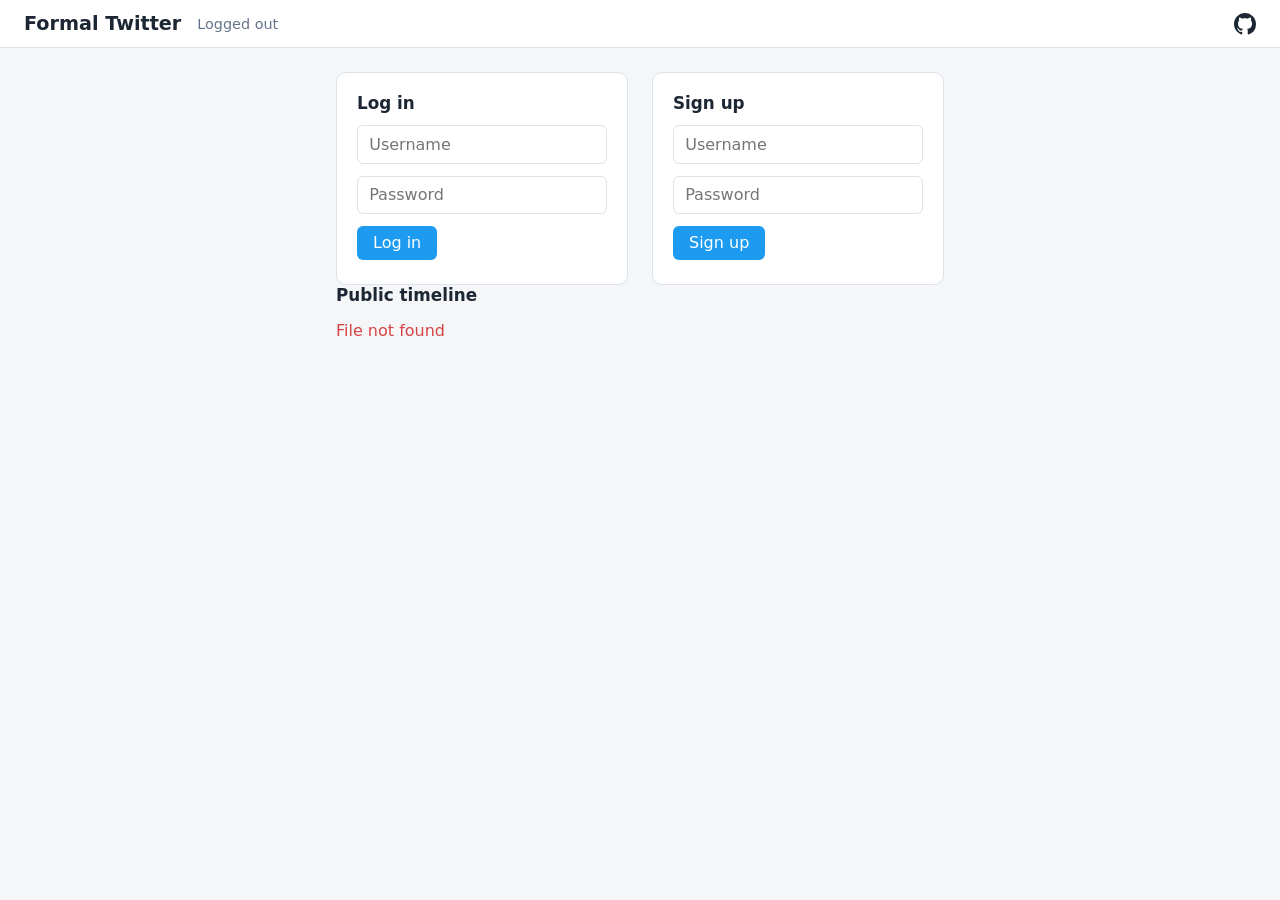
==== frontend/index.html @ 47ed7a1b "frontend: Add github link" ====
<!doctype html>
<html lang="en">
<head>
  <meta charset="utf-8">
  <meta name="viewport" content="width=device-width, initial-scale=1">
  <title>Formal Twitter</title>
  <link rel="stylesheet" href="style.css">
</head>
<body>
  <header>
    <h1>Formal Twitter</h1>
    <span id="session-status"></span>
    <a class="github-link" href="https://github.com/SKyletoft/formal-twitter" target="_blank" rel="noopener" aria-label="GitHub repository" title="GitHub repository">
      <svg xmlns="http://www.w3.org/2000/svg" width="22" height="22" viewBox="0 0 16 16" fill="currentColor" aria-hidden="true"><path d="M8 0C3.58 0 0 3.58 0 8c0 3.54 2.29 6.53 5.47 7.59.4.07.55-.17.55-.38 0-.19-.01-.82-.01-1.49-2.01.37-2.53-.49-2.69-.94-.09-.23-.48-.94-.82-1.13-.28-.15-.68-.52-.01-.53.63-.01 1.08.58 1.23.82.72 1.21 1.87.87 2.33.66.07-.52.28-.87.51-1.07-1.78-.2-3.64-.89-3.64-3.95 0-.87.31-1.59.82-2.15-.08-.2-.36-1.02.08-2.12 0 0 .67-.21 2.2.82.64-.18 1.32-.27 2-.27s1.36.09 2 .27c1.53-1.04 2.2-.82 2.2-.82.44 1.1.16 1.92.08 2.12.51.56.82 1.27.82 2.15 0 3.07-1.87 3.75-3.65 3.95.29.25.54.73.54 1.48 0 1.07-.01 1.93-.01 2.2 0 .21.15.46.55.38A8.01 8.01 0 0 0 16 8c0-4.42-3.58-8-8-8Z"/></svg>
    </a>
    <button id="logout-btn" hidden>Log out</button>
  </header>

  <section id="auth-panel" hidden>
    <p id="auth-notice" class="notice"></p>
    <div id="auth-cards">
      <form id="login-form">
        <h2>Log in</h2>
        <input id="login-username" autocomplete="username" placeholder="Username" required>
        <input id="login-password" type="password" autocomplete="current-password" placeholder="Password" required>
        <button type="submit">Log in</button>
        <p class="error" id="login-error"></p>
      </form>
      <form id="signup-form">
        <h2>Sign up</h2>
        <input id="signup-username" autocomplete="username" placeholder="Username" required>
        <input id="signup-password" type="password" autocomplete="new-password" placeholder="Password" required>
        <button type="submit">Sign up</button>
        <p class="error" id="signup-error"></p>
      </form>
    </div>
    <div id="public-timeline">
      <h2>Public timeline</h2>
      <ul id="public-list" class="tweet-list"></ul>
      <p class="error" id="public-error"></p>
    </div>
  </section>

  <section id="app-panel" hidden>
    <form id="compose-form">
      <textarea id="compose-text" rows="3" placeholder="What's happening?" required></textarea>
      <button type="submit">Post</button>
      <p class="notice" id="compose-ok"></p>
      <p class="error" id="compose-error"></p>
    </form>

    <section id="tweet-detail" hidden>
      <button id="back-btn">&#8592; Back to timeline</button>
      <div id="tweet-detail-content" class="tweet-card"></div>
      <p class="error" id="tweet-detail-error"></p>
    </section>

    <section id="timeline-section">
      <h2>Timeline</h2>
      <ul id="timeline-list" class="tweet-list"></ul>
      <p class="error" id="timeline-error"></p>
    </section>
  </section>

  <script src="app.js"></script>
</body>
</html>
---- frontend/style.css ----
:root {
  --bg: #f4f6f8;
  --card: #ffffff;
  --ink: #1c2733;
  --muted: #64748b;
  --accent: #1d9bf0;
  --danger: #d64545;
  --border: #dbe2ea;
}

* { box-sizing: border-box; }

body {
  margin: 0;
  font-family: system-ui, -apple-system, "Segoe UI", Roboto, sans-serif;
  background: var(--bg);
  color: var(--ink);
  min-height: 100vh;
}

header {
  display: flex;
  align-items: center;
  gap: 1rem;
  padding: 0.75rem 1.5rem;
  background: var(--card);
  border-bottom: 1px solid var(--border);
}

header h1 {
  font-size: 1.2rem;
  margin: 0;
}

#session-status {
  color: var(--muted);
  font-size: 0.9rem;
}

.github-link {
  display: inline-flex;
  color: var(--ink);
  margin-left: auto;
}

.github-link:hover { color: var(--accent); }

.github-link svg { display: block; }

#logout-btn,
button {
  font: inherit;
  background: var(--accent);
  color: #fff;
  border: none;
  border-radius: 6px;
  padding: 0.45rem 1rem;
  cursor: pointer;
  margin-left: auto;
}

#logout-btn { margin-left: auto; }

#compose-form button { margin-left: 0; }
#back-btn {
  background: transparent;
  color: var(--accent);
  padding: 0.25rem 0;
  margin: 0 0 0.75rem 0;
}

input,
textarea {
  font: inherit;
  width: 100%;
  padding: 0.55rem 0.7rem;
  border: 1px solid var(--border);
  border-radius: 6px;
  margin-bottom: 0.75rem;
}

textarea { resize: vertical; }

section {
  max-width: 640px;
  margin: 1.5rem auto;
  padding: 0 1rem;
}

#auth-cards {
  display: flex;
  gap: 1.5rem;
  flex-wrap: wrap;
}

#auth-cards form {
  flex: 1 1 240px;
}

form {
  background: var(--card);
  border: 1px solid var(--border);
  border-radius: 10px;
  padding: 1.25rem;
}

#compose-form {
  display: flex;
  flex-wrap: wrap;
  align-items: flex-start;
  gap: 0.75rem;
}

#compose-form textarea { flex: 1 1 100%; }

#compose-form .notice,
#compose-form .error {
  flex: 1 1 100%;
  margin: 0;
}

h2 { font-size: 1.05rem; margin: 0 0 0.75rem 0; }

.notice { color: #1b7a3e; }
.error { color: var(--danger); margin: 0.25rem 0 0 0; }

.tweet-card {
  background: var(--card);
  border: 1px solid var(--border);
  border-radius: 10px;
  padding: 1rem;
}

.tweet-card .meta {
  color: var(--muted);
  font-size: 0.85rem;
  margin: 0.5rem 0 0 0;
}

.tweet-list {
  list-style: none;
  padding: 0;
  margin: 0;
  display: flex;
  flex-direction: column;
  gap: 0.5rem;
}

.tweet-list button {
  display: block;
  width: 100%;
  margin: 0;
  text-align: left;
  background: var(--card);
  color: var(--ink);
  border: 1px solid var(--border);
  border-radius: 8px;
  padding: 0.75rem 1rem;
}
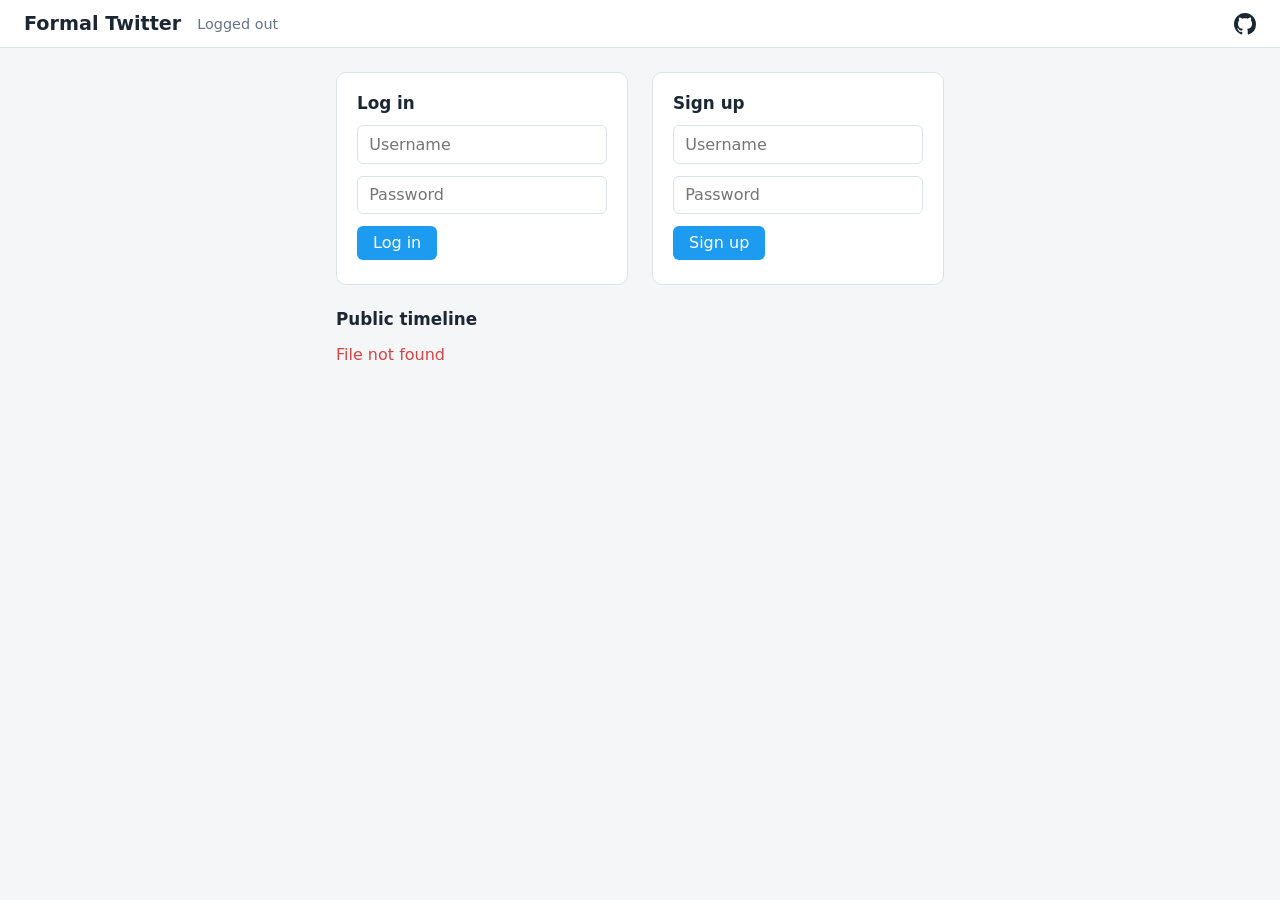
==== commit 1def908d: "frontend: Style & Usability" ====
--- a/frontend/index.html
+++ b/frontend/index.html
@@ -10,10 +10,10 @@
   <header>
     <h1>Formal Twitter</h1>
     <span id="session-status"></span>
+    <button id="logout-btn" hidden>Log out</button>
     <a class="github-link" href="https://github.com/SKyletoft/formal-twitter" target="_blank" rel="noopener" aria-label="GitHub repository" title="GitHub repository">
       <svg xmlns="http://www.w3.org/2000/svg" width="22" height="22" viewBox="0 0 16 16" fill="currentColor" aria-hidden="true"><path d="M8 0C3.58 0 0 3.58 0 8c0 3.54 2.29 6.53 5.47 7.59.4.07.55-.17.55-.38 0-.19-.01-.82-.01-1.49-2.01.37-2.53-.49-2.69-.94-.09-.23-.48-.94-.82-1.13-.28-.15-.68-.52-.01-.53.63-.01 1.08.58 1.23.82.72 1.21 1.87.87 2.33.66.07-.52.28-.87.51-1.07-1.78-.2-3.64-.89-3.64-3.95 0-.87.31-1.59.82-2.15-.08-.2-.36-1.02.08-2.12 0 0 .67-.21 2.2.82.64-.18 1.32-.27 2-.27s1.36.09 2 .27c1.53-1.04 2.2-.82 2.2-.82.44 1.1.16 1.92.08 2.12.51.56.82 1.27.82 2.15 0 3.07-1.87 3.75-3.65 3.95.29.25.54.73.54 1.48 0 1.07-.01 1.93-.01 2.2 0 .21.15.46.55.38A8.01 8.01 0 0 0 16 8c0-4.42-3.58-8-8-8Z"/></svg>
     </a>
-    <button id="logout-btn" hidden>Log out</button>
   </header>
 
   <section id="auth-panel" hidden>
--- a/frontend/style.css
+++ b/frontend/style.css
@@ -35,12 +35,12 @@
 #session-status {
   color: var(--muted);
   font-size: 0.9rem;
+  margin-right: auto;
 }
 
 .github-link {
   display: inline-flex;
   color: var(--ink);
-  margin-left: auto;
 }
 
 .github-link:hover { color: var(--accent); }
@@ -56,10 +56,7 @@
   border-radius: 6px;
   padding: 0.45rem 1rem;
   cursor: pointer;
-  margin-left: auto;
 }
-
-#logout-btn { margin-left: auto; }
 
 #compose-form button { margin-left: 0; }
 #back-btn {
@@ -96,6 +93,8 @@
 #auth-cards form {
   flex: 1 1 240px;
 }
+
+#public-timeline { margin-top: 1.5rem; }
 
 form {
   background: var(--card);
@@ -156,5 +155,10 @@
   border: 1px solid var(--border);
   border-radius: 8px;
   padding: 0.75rem 1rem;
+  white-space: nowrap;
+  overflow: hidden;
+  text-overflow: ellipsis;
 }
 
+.muted { color: var(--muted); }
+
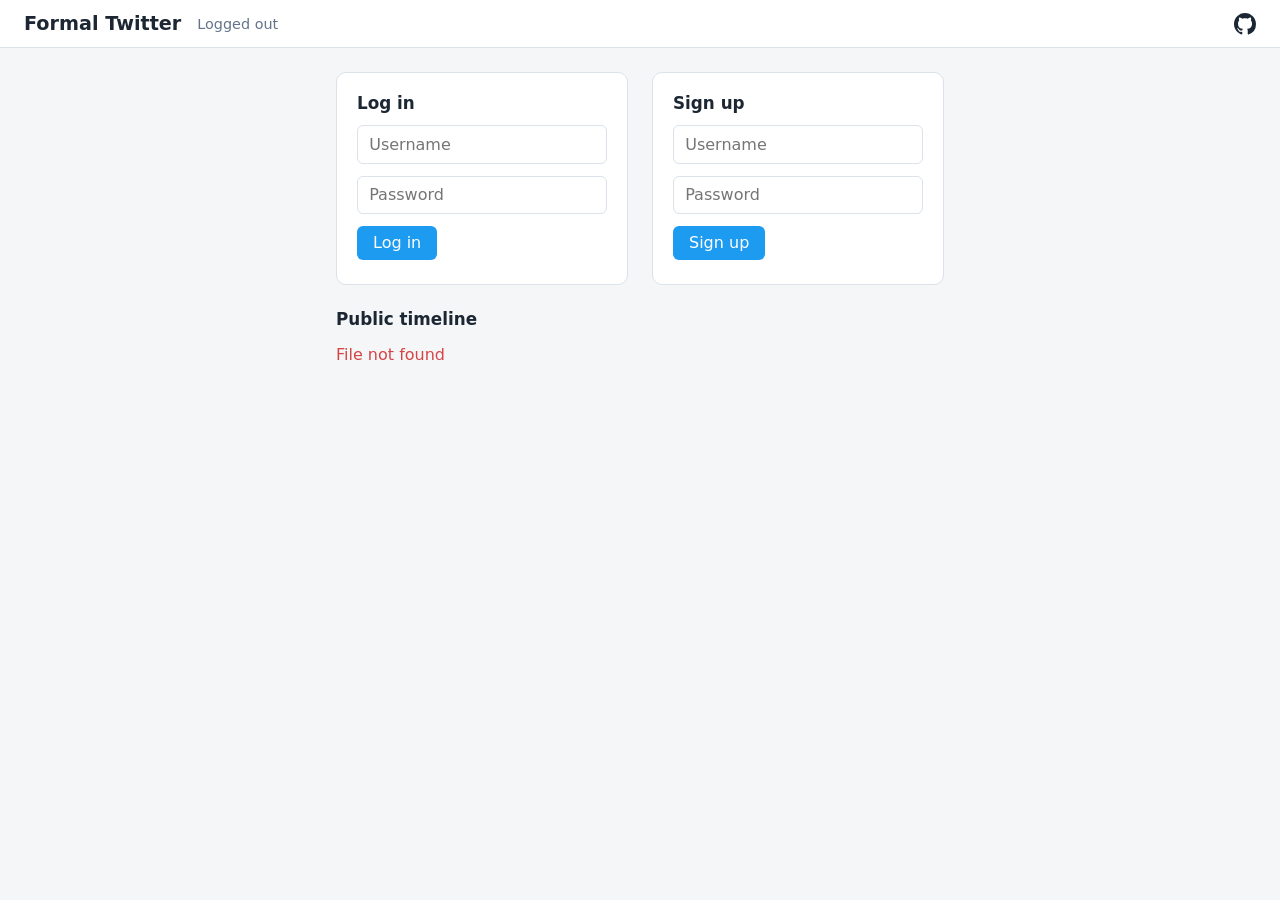
==== commit b72f3cac: "F11b: frontend UI wiring — tweet-detail Like/Unlike/Delete/Reply controls, follow form (#follow-user" ====
--- a/frontend/index.html
+++ b/frontend/index.html
@@ -49,6 +49,15 @@
       <p class="error" id="compose-error"></p>
     </form>
 
+    <form id="follow-form">
+      <h2>Follow</h2>
+      <input id="follow-username" autocomplete="username" placeholder="Username" required>
+      <button id="follow-btn" type="submit">Follow</button>
+      <button id="unfollow-btn" type="submit">Unfollow</button>
+      <p class="notice" id="follow-status"></p>
+      <p class="error" id="follow-error"></p>
+    </form>
+
     <section id="tweet-detail" hidden>
       <button id="back-btn">&#8592; Back to timeline</button>
       <div id="tweet-detail-content" class="tweet-card"></div>
@@ -57,6 +66,7 @@
 
     <section id="timeline-section">
       <h2>Timeline</h2>
+      <button id="global-btn">Global timeline</button>
       <ul id="timeline-list" class="tweet-list"></ul>
       <p class="error" id="timeline-error"></p>
     </section>
--- a/frontend/style.css
+++ b/frontend/style.css
@@ -118,6 +118,48 @@
   margin: 0;
 }
 
+#follow-form {
+  display: flex;
+  flex-wrap: wrap;
+  align-items: flex-start;
+  gap: 0.75rem;
+}
+
+#follow-form input { flex: 1 1 100%; }
+
+#follow-form .notice,
+#follow-form .error {
+  flex: 1 1 100%;
+  margin: 0;
+}
+
+#follow-btn,
+#unfollow-btn {
+  margin: 0;
+}
+
+#global-btn {
+  background: transparent;
+  color: var(--accent);
+  padding: 0.25rem 0;
+  margin: 0 0 0.75rem 0;
+}
+
+.tweet-actions {
+  display: flex;
+  flex-wrap: wrap;
+  align-items: flex-start;
+  gap: 0.5rem;
+}
+
+.tweet-actions textarea { flex: 1 1 100%; }
+
+.tweet-actions .notice,
+.tweet-actions .error {
+  flex: 1 1 100%;
+  margin: 0;
+}
+
 h2 { font-size: 1.05rem; margin: 0 0 0.75rem 0; }
 
 .notice { color: #1b7a3e; }
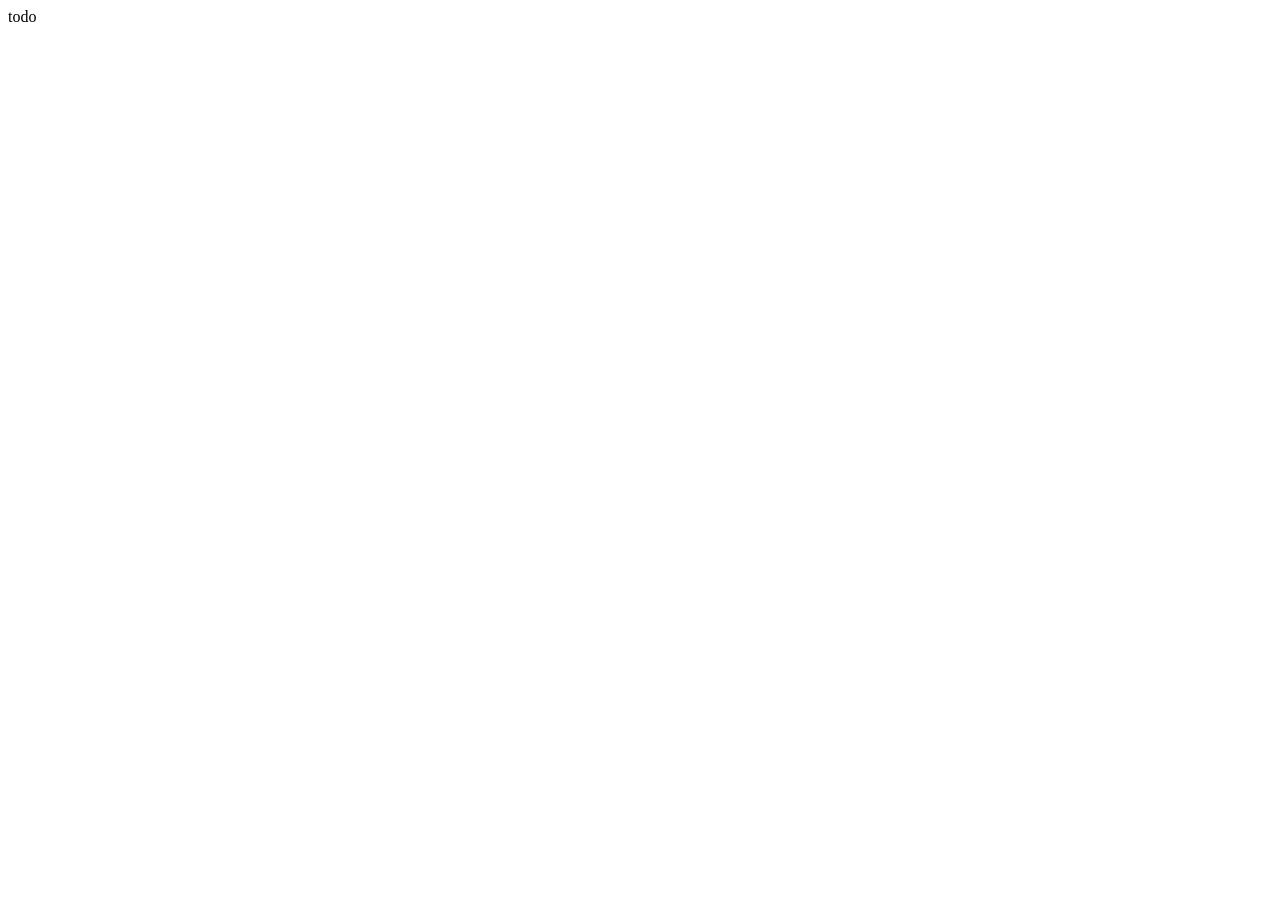
==== commit ae30fcb5: "frontend: Clear frontend" ====
--- a/frontend/index.html
+++ b/frontend/index.html
@@ -1,77 +1,13 @@
-<!doctype html>
+<!DOCTYPE html>
 <html lang="en">
 <head>
-  <meta charset="utf-8">
-  <meta name="viewport" content="width=device-width, initial-scale=1">
-  <title>Formal Twitter</title>
-  <link rel="stylesheet" href="style.css">
+	<meta charset="utf-8">
+	<meta name="viewport" content="width=device-width, initial-scale=1">
+	<title>Formal Twitter</title>
+	<link rel="stylesheet" href="style.css">
+	<script src="app.js"></script>
 </head>
 <body>
-  <header>
-    <h1>Formal Twitter</h1>
-    <span id="session-status"></span>
-    <button id="logout-btn" hidden>Log out</button>
-    <a class="github-link" href="https://github.com/SKyletoft/formal-twitter" target="_blank" rel="noopener" aria-label="GitHub repository" title="GitHub repository">
-      <svg xmlns="http://www.w3.org/2000/svg" width="22" height="22" viewBox="0 0 16 16" fill="currentColor" aria-hidden="true"><path d="M8 0C3.58 0 0 3.58 0 8c0 3.54 2.29 6.53 5.47 7.59.4.07.55-.17.55-.38 0-.19-.01-.82-.01-1.49-2.01.37-2.53-.49-2.69-.94-.09-.23-.48-.94-.82-1.13-.28-.15-.68-.52-.01-.53.63-.01 1.08.58 1.23.82.72 1.21 1.87.87 2.33.66.07-.52.28-.87.51-1.07-1.78-.2-3.64-.89-3.64-3.95 0-.87.31-1.59.82-2.15-.08-.2-.36-1.02.08-2.12 0 0 .67-.21 2.2.82.64-.18 1.32-.27 2-.27s1.36.09 2 .27c1.53-1.04 2.2-.82 2.2-.82.44 1.1.16 1.92.08 2.12.51.56.82 1.27.82 2.15 0 3.07-1.87 3.75-3.65 3.95.29.25.54.73.54 1.48 0 1.07-.01 1.93-.01 2.2 0 .21.15.46.55.38A8.01 8.01 0 0 0 16 8c0-4.42-3.58-8-8-8Z"/></svg>
-    </a>
-  </header>
-
-  <section id="auth-panel" hidden>
-    <p id="auth-notice" class="notice"></p>
-    <div id="auth-cards">
-      <form id="login-form">
-        <h2>Log in</h2>
-        <input id="login-username" autocomplete="username" placeholder="Username" required>
-        <input id="login-password" type="password" autocomplete="current-password" placeholder="Password" required>
-        <button type="submit">Log in</button>
-        <p class="error" id="login-error"></p>
-      </form>
-      <form id="signup-form">
-        <h2>Sign up</h2>
-        <input id="signup-username" autocomplete="username" placeholder="Username" required>
-        <input id="signup-password" type="password" autocomplete="new-password" placeholder="Password" required>
-        <button type="submit">Sign up</button>
-        <p class="error" id="signup-error"></p>
-      </form>
-    </div>
-    <div id="public-timeline">
-      <h2>Public timeline</h2>
-      <ul id="public-list" class="tweet-list"></ul>
-      <p class="error" id="public-error"></p>
-    </div>
-  </section>
-
-  <section id="app-panel" hidden>
-    <form id="compose-form">
-      <textarea id="compose-text" rows="3" placeholder="What's happening?" required></textarea>
-      <button type="submit">Post</button>
-      <p class="notice" id="compose-ok"></p>
-      <p class="error" id="compose-error"></p>
-    </form>
-
-    <form id="follow-form">
-      <h2>Follow</h2>
-      <input id="follow-username" autocomplete="username" placeholder="Username" required>
-      <button id="follow-btn" type="submit">Follow</button>
-      <button id="unfollow-btn" type="submit">Unfollow</button>
-      <p class="notice" id="follow-status"></p>
-      <p class="error" id="follow-error"></p>
-    </form>
-
-    <section id="tweet-detail" hidden>
-      <button id="back-btn">&#8592; Back to timeline</button>
-      <div id="tweet-detail-content" class="tweet-card"></div>
-      <p class="error" id="tweet-detail-error"></p>
-    </section>
-
-    <section id="timeline-section">
-      <h2>Timeline</h2>
-      <button id="global-btn">Global timeline</button>
-      <ul id="timeline-list" class="tweet-list"></ul>
-      <p class="error" id="timeline-error"></p>
-    </section>
-  </section>
-
-  <script src="app.js"></script>
+	todo
 </body>
 </html>
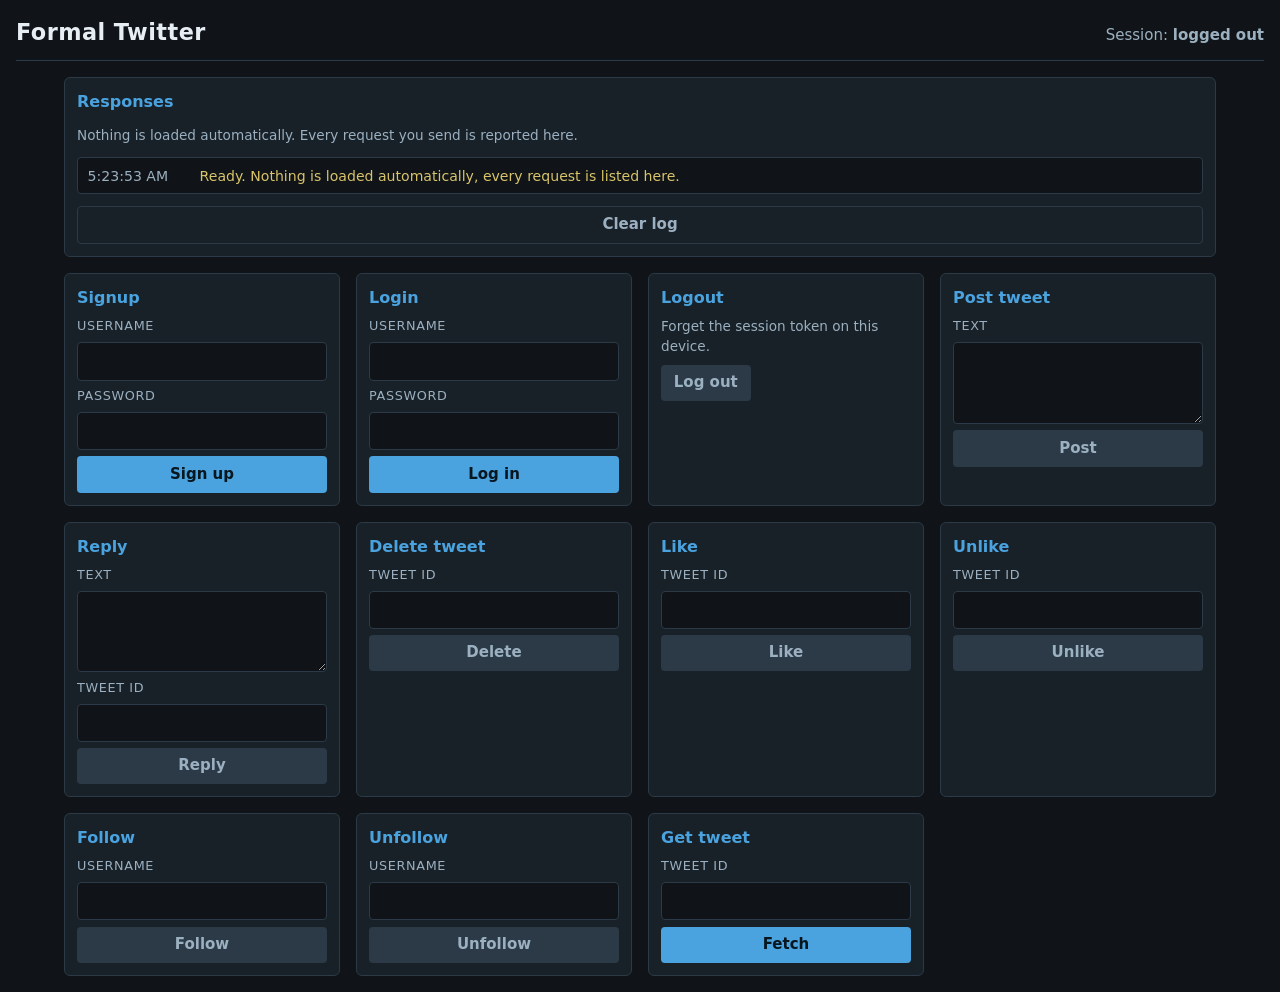
==== commit 3aeb9023: "T5: basic static frontend for the interface API Co-authored-by: maki@deepseek-v4.1-flash <maki@deeps" ====
--- a/frontend/index.html
+++ b/frontend/index.html
@@ -5,9 +5,125 @@
 	<meta name="viewport" content="width=device-width, initial-scale=1">
 	<title>Formal Twitter</title>
 	<link rel="stylesheet" href="style.css">
-	<script src="app.js"></script>
+	<script src="app.js" defer></script>
 </head>
 <body>
-	todo
+	<header>
+		<h1>Formal Twitter</h1>
+		<p class="session">Session: <strong id="session-state">logged out</strong></p>
+	</header>
+
+	<main>
+		<section class="log-panel">
+			<h2>Responses</h2>
+			<p class="hint">Nothing is loaded automatically. Every request you send is reported here.</p>
+			<ul id="log" aria-live="polite" aria-label="response log"></ul>
+			<button type="button" id="clear-log" class="secondary">Clear log</button>
+		</section>
+
+		<div class="grid">
+			<section>
+				<h2>Signup</h2>
+				<form id="signup-form">
+					<label for="signup-username">Username</label>
+					<input id="signup-username" name="username" autocomplete="username" required>
+					<label for="signup-password">Password</label>
+					<input id="signup-password" name="password" type="password" autocomplete="new-password" required>
+					<button type="submit">Sign up</button>
+				</form>
+			</section>
+
+			<section>
+				<h2>Login</h2>
+				<form id="login-form">
+					<label for="login-username">Username</label>
+					<input id="login-username" name="username" autocomplete="username" required>
+					<label for="login-password">Password</label>
+					<input id="login-password" name="password" type="password" autocomplete="current-password" required>
+					<button type="submit">Log in</button>
+				</form>
+			</section>
+
+			<section>
+				<h2>Logout</h2>
+				<p class="hint">Forget the session token on this device.</p>
+				<button type="button" id="logout-button" data-needs-token>Log out</button>
+			</section>
+
+			<section>
+				<h2>Post tweet</h2>
+				<form id="post-tweet-form">
+					<label for="post-text">Text</label>
+					<textarea id="post-text" name="text" rows="3" required></textarea>
+					<button type="submit" data-needs-token>Post</button>
+				</form>
+			</section>
+
+			<section>
+				<h2>Reply</h2>
+				<form id="post-reply-form">
+					<label for="reply-text">Text</label>
+					<textarea id="reply-text" name="text" rows="3" required></textarea>
+					<label for="reply-id">Tweet id</label>
+					<input id="reply-id" name="id" inputmode="numeric" pattern="[0-9]+" required>
+					<button type="submit" data-needs-token>Reply</button>
+				</form>
+			</section>
+
+			<section>
+				<h2>Delete tweet</h2>
+				<form id="delete-tweet-form">
+					<label for="delete-id">Tweet id</label>
+					<input id="delete-id" name="id" inputmode="numeric" pattern="[0-9]+" required>
+					<button type="submit" data-needs-token>Delete</button>
+				</form>
+			</section>
+
+			<section>
+				<h2>Like</h2>
+				<form id="like-form">
+					<label for="like-id">Tweet id</label>
+					<input id="like-id" name="id" inputmode="numeric" pattern="[0-9]+" required>
+					<button type="submit" data-needs-token>Like</button>
+				</form>
+			</section>
+
+			<section>
+				<h2>Unlike</h2>
+				<form id="unlike-form">
+					<label for="unlike-id">Tweet id</label>
+					<input id="unlike-id" name="id" inputmode="numeric" pattern="[0-9]+" required>
+					<button type="submit" data-needs-token>Unlike</button>
+				</form>
+			</section>
+
+			<section>
+				<h2>Follow</h2>
+				<form id="follow-form">
+					<label for="follow-username">Username</label>
+					<input id="follow-username" name="username" autocomplete="off" required>
+					<button type="submit" data-needs-token>Follow</button>
+				</form>
+			</section>
+
+			<section>
+				<h2>Unfollow</h2>
+				<form id="unfollow-form">
+					<label for="unfollow-username">Username</label>
+					<input id="unfollow-username" name="username" autocomplete="off" required>
+					<button type="submit" data-needs-token>Unfollow</button>
+				</form>
+			</section>
+
+			<section>
+				<h2>Get tweet</h2>
+				<form id="get-tweet-form">
+					<label for="get-id">Tweet id</label>
+					<input id="get-id" name="id" inputmode="numeric" pattern="[0-9]+" required>
+					<button type="submit">Fetch</button>
+				</form>
+			</section>
+		</div>
+	</main>
 </body>
 </html>
--- a/frontend/style.css
+++ b/frontend/style.css
@@ -0,0 +1,211 @@
+/* Formal Twitter, dependency free frontend. */
+
+:root {
+	--bg: #101418;
+	--panel: #182028;
+	--line: #2b3a46;
+	--text: #e6edf3;
+	--muted: #9bb0c0;
+	--accent: #4aa3df;
+	--ok: #6fdc8c;
+	--error: #ff8080;
+	--info: #d8c46a;
+}
+
+* {
+	box-sizing: border-box;
+}
+
+body {
+	margin: 0;
+	padding: 1rem;
+	background: var(--bg);
+	color: var(--text);
+	font: 15px/1.45 system-ui, -apple-system, "Segoe UI", sans-serif;
+}
+
+header {
+	display: flex;
+	flex-wrap: wrap;
+	align-items: baseline;
+	justify-content: space-between;
+	gap: 0.5rem;
+	border-bottom: 1px solid var(--line);
+	padding-bottom: 0.75rem;
+	margin-bottom: 1rem;
+}
+
+h1 {
+	margin: 0;
+	font-size: 1.4rem;
+	letter-spacing: 0.02em;
+}
+
+h2 {
+	margin: 0 0 0.5rem;
+	font-size: 1rem;
+	color: var(--accent);
+}
+
+main {
+	display: grid;
+	gap: 1rem;
+	max-width: 72rem;
+	margin: 0 auto;
+}
+
+.session {
+	margin: 0;
+	color: var(--muted);
+}
+
+.hint {
+	margin: 0 0 0.5rem;
+	color: var(--muted);
+	font-size: 0.85rem;
+}
+
+.grid {
+	display: grid;
+	gap: 1rem;
+	grid-template-columns: repeat(auto-fill, minmax(16rem, 1fr));
+}
+
+section {
+	background: var(--panel);
+	border: 1px solid var(--line);
+	border-radius: 6px;
+	padding: 0.75rem;
+}
+
+form {
+	display: grid;
+	gap: 0.4rem;
+}
+
+label {
+	color: var(--muted);
+	font-size: 0.8rem;
+	text-transform: uppercase;
+	letter-spacing: 0.05em;
+}
+
+input,
+textarea {
+	width: 100%;
+	padding: 0.45rem 0.55rem;
+	background: var(--bg);
+	color: var(--text);
+	border: 1px solid var(--line);
+	border-radius: 4px;
+	font: inherit;
+}
+
+input:focus,
+textarea:focus {
+	outline: 2px solid var(--accent);
+	outline-offset: 1px;
+}
+
+textarea {
+	resize: vertical;
+	min-height: 3.5rem;
+}
+
+button {
+	padding: 0.45rem 0.8rem;
+	background: var(--accent);
+	color: #07161f;
+	border: 0;
+	border-radius: 4px;
+	font: inherit;
+	font-weight: 600;
+	cursor: pointer;
+}
+
+button:hover:not(:disabled) {
+	filter: brightness(1.1);
+}
+
+button:disabled {
+	background: var(--line);
+	color: var(--muted);
+	cursor: not-allowed;
+}
+
+button.secondary {
+	background: transparent;
+	border: 1px solid var(--line);
+	color: var(--muted);
+	margin-top: 0.5rem;
+}
+
+.log-panel {
+	display: grid;
+	gap: 0.25rem;
+}
+
+#log {
+	list-style: none;
+	margin: 0;
+	padding: 0.25rem;
+	max-height: 16rem;
+	overflow-y: auto;
+	border: 1px solid var(--line);
+	border-radius: 4px;
+	background: var(--bg);
+}
+
+#log:empty::before {
+	content: "no responses yet";
+	display: block;
+	padding: 0.25rem 0.35rem;
+	color: var(--muted);
+	font-size: 0.85rem;
+}
+
+.entry {
+	display: grid;
+	grid-template-columns: 6.5rem 1fr;
+	gap: 0.5rem;
+	padding: 0.2rem 0.35rem;
+	border-bottom: 1px solid rgba(43, 58, 70, 0.6);
+	font-size: 0.88rem;
+}
+
+.entry:last-child {
+	border-bottom: 0;
+}
+
+.entry .stamp {
+	color: var(--muted);
+	font-variant-numeric: tabular-nums;
+}
+
+.entry .message {
+	white-space: pre-wrap;
+	word-break: break-word;
+}
+
+.entry.ok .message {
+	color: var(--ok);
+}
+
+.entry.error .message {
+	color: var(--error);
+}
+
+.entry.info .message {
+	color: var(--info);
+}
+
+@media (max-width: 30rem) {
+	body {
+		padding: 0.5rem;
+	}
+
+	.entry {
+		grid-template-columns: 1fr;
+		gap: 0;
+	}
+}
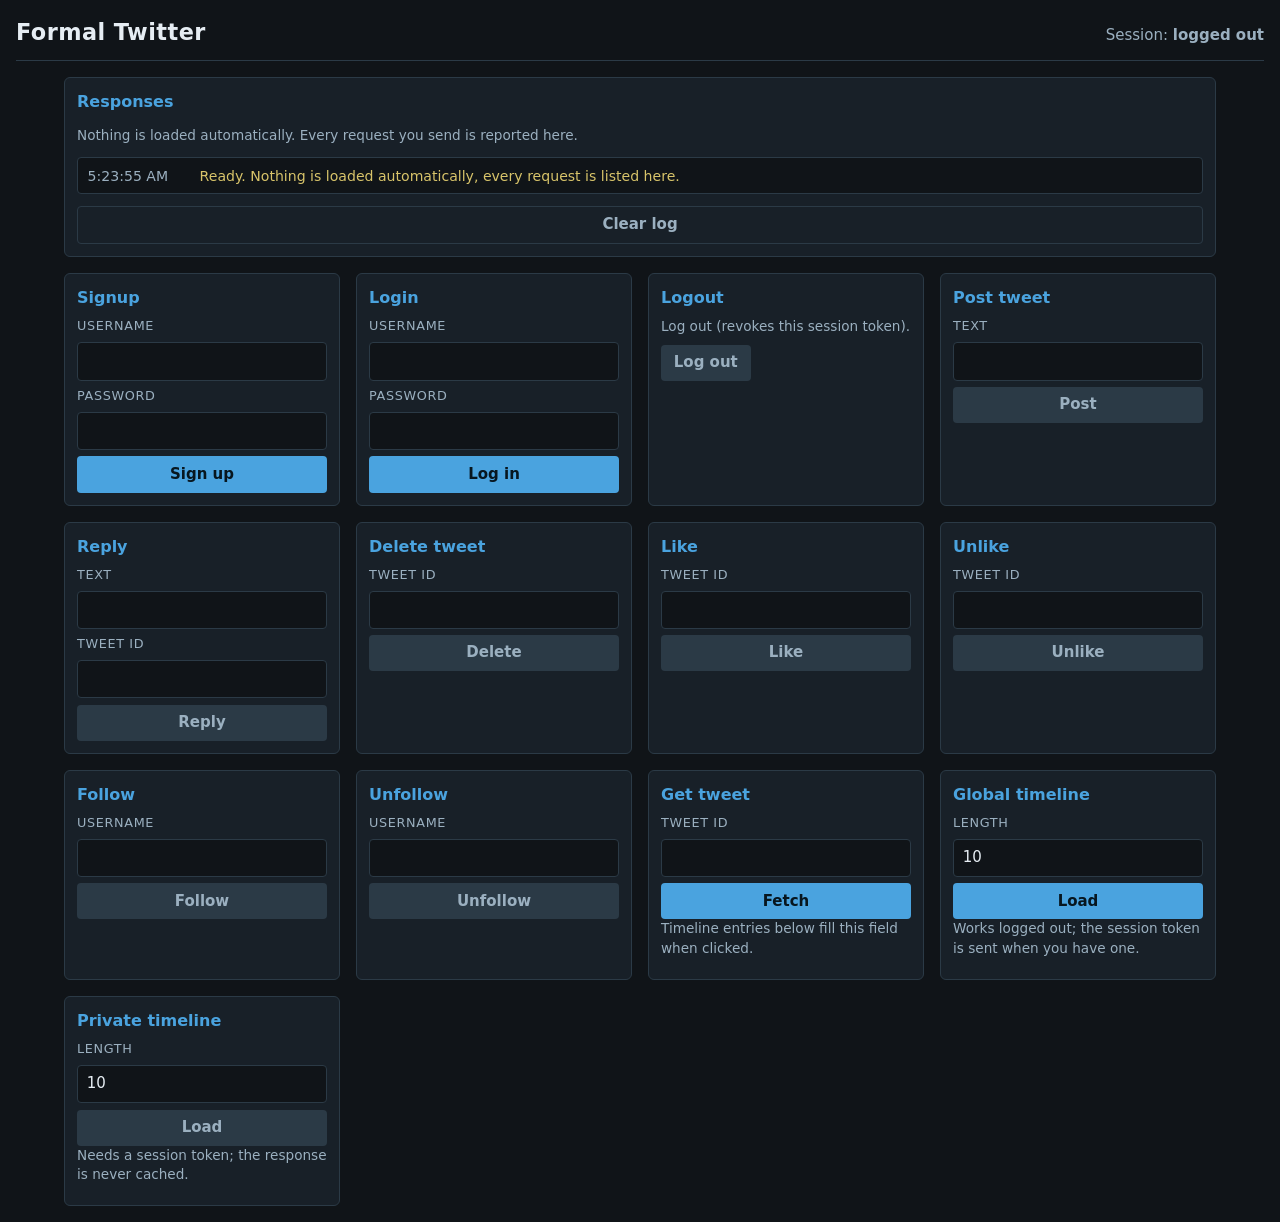
==== commit e62e00c1: "T5: add timeline UI and protocol fixes Co-authored-by: maki@deepseek-v4.1-flash <maki@deepseek-v4.1-" ====
--- a/frontend/index.html
+++ b/frontend/index.html
@@ -46,7 +46,7 @@
 
 			<section>
 				<h2>Logout</h2>
-				<p class="hint">Forget the session token on this device.</p>
+				<p class="hint">Log out (revokes this session token).</p>
 				<button type="button" id="logout-button" data-needs-token>Log out</button>
 			</section>
 
@@ -54,7 +54,7 @@
 				<h2>Post tweet</h2>
 				<form id="post-tweet-form">
 					<label for="post-text">Text</label>
-					<textarea id="post-text" name="text" rows="3" required></textarea>
+					<input id="post-text" name="text" type="text" required>
 					<button type="submit" data-needs-token>Post</button>
 				</form>
 			</section>
@@ -63,7 +63,7 @@
 				<h2>Reply</h2>
 				<form id="post-reply-form">
 					<label for="reply-text">Text</label>
-					<textarea id="reply-text" name="text" rows="3" required></textarea>
+					<input id="reply-text" name="text" type="text" required>
 					<label for="reply-id">Tweet id</label>
 					<input id="reply-id" name="id" inputmode="numeric" pattern="[0-9]+" required>
 					<button type="submit" data-needs-token>Reply</button>
@@ -122,6 +122,27 @@
 					<input id="get-id" name="id" inputmode="numeric" pattern="[0-9]+" required>
 					<button type="submit">Fetch</button>
 				</form>
+				<p class="hint">Timeline entries below fill this field when clicked.</p>
+			</section>
+
+			<section>
+				<h2>Global timeline</h2>
+				<form id="global-timeline-form">
+					<label for="global-timeline-length">Length</label>
+					<input id="global-timeline-length" name="length" inputmode="numeric" pattern="[0-9]+" value="10" required>
+					<button type="submit">Load</button>
+				</form>
+				<p class="hint">Works logged out; the session token is sent when you have one.</p>
+			</section>
+
+			<section>
+				<h2>Private timeline</h2>
+				<form id="private-timeline-form">
+					<label for="private-timeline-length">Length</label>
+					<input id="private-timeline-length" name="length" inputmode="numeric" pattern="[0-9]+" value="10" required>
+					<button type="submit" data-needs-token>Load</button>
+				</form>
+				<p class="hint">Needs a session token; the response is never cached.</p>
 			</section>
 		</div>
 	</main>
--- a/frontend/style.css
+++ b/frontend/style.css
@@ -90,8 +90,7 @@
 	letter-spacing: 0.05em;
 }
 
-input,
-textarea {
+input {
 	width: 100%;
 	padding: 0.45rem 0.55rem;
 	background: var(--bg);
@@ -101,15 +100,9 @@
 	font: inherit;
 }
 
-input:focus,
-textarea:focus {
+input:focus {
 	outline: 2px solid var(--accent);
 	outline-offset: 1px;
-}
-
-textarea {
-	resize: vertical;
-	min-height: 3.5rem;
 }
 
 button {
@@ -199,6 +192,27 @@
 	color: var(--info);
 }
 
+/* Tweet ids in a timeline: plain text in a clickable chip. */
+.chip {
+	display: inline-block;
+	padding: 0 0.4rem;
+	background: transparent;
+	border: 1px solid var(--line);
+	border-radius: 999px;
+	color: var(--accent);
+	font: inherit;
+	font-size: 0.85rem;
+	font-weight: 500;
+	font-variant-numeric: tabular-nums;
+	cursor: pointer;
+}
+
+.chip:hover:not(:disabled) {
+	filter: none;
+	border-color: var(--accent);
+	background: rgba(74, 163, 223, 0.15);
+}
+
 @media (max-width: 30rem) {
 	body {
 		padding: 0.5rem;
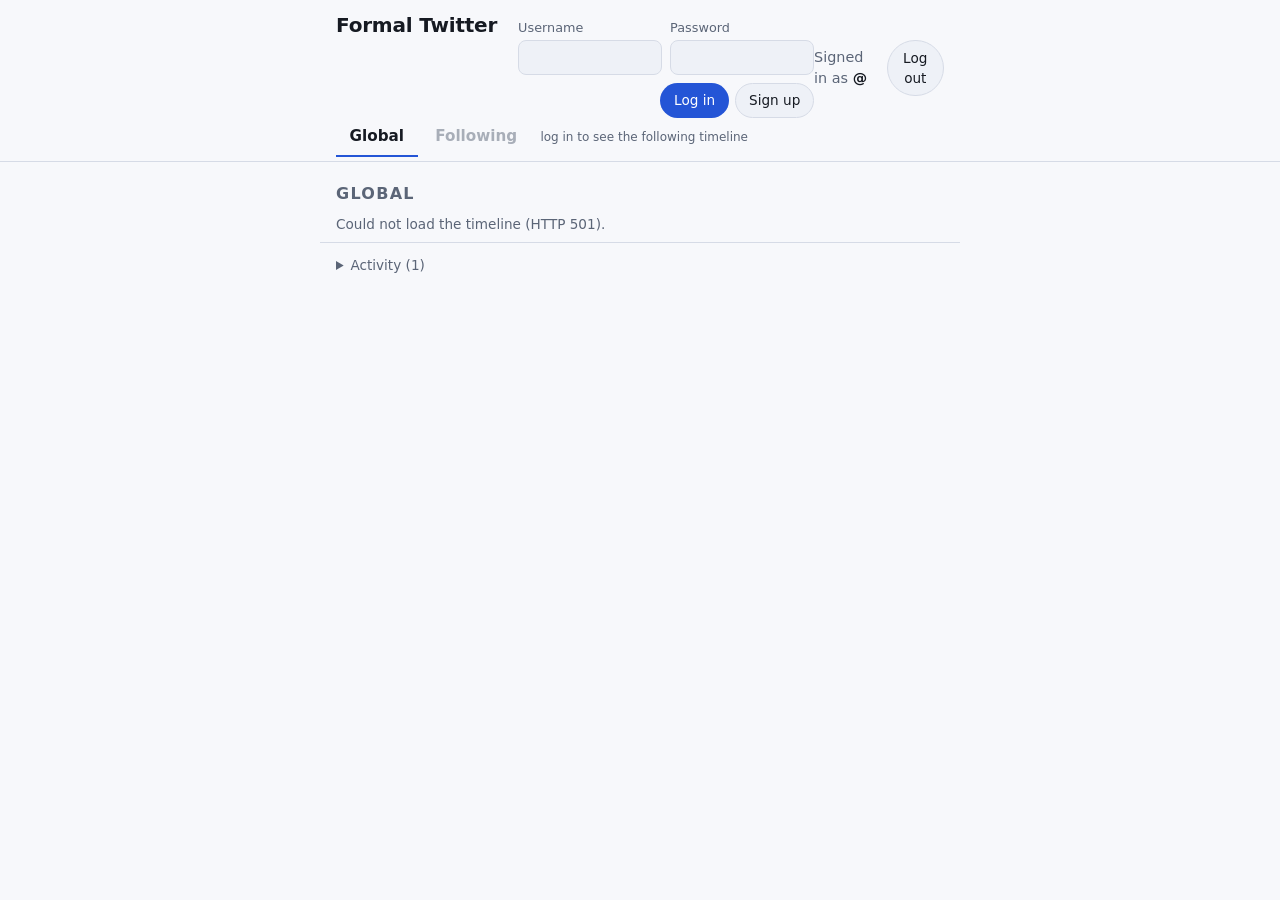
==== commit fbc32204: "T8a: redesigned browsing frontend (tabs, timelines, tweet detail) Co-authored-by: maki@deepseek-v4.1" ====
--- a/frontend/index.html
+++ b/frontend/index.html
@@ -8,143 +8,65 @@
 	<script src="app.js" defer></script>
 </head>
 <body>
-	<header>
-		<h1>Formal Twitter</h1>
-		<p class="session">Session: <strong id="session-state">logged out</strong></p>
+	<header class="site-header">
+		<div class="wrap header-row">
+			<h1 class="wordmark"><a href="#/">Formal Twitter</a></h1>
+
+			<div class="session">
+				<form id="auth-form" class="auth-form">
+					<div class="auth-field">
+						<label for="username">Username</label>
+						<input id="username" name="username" autocomplete="username" autocapitalize="none" spellcheck="false" required>
+					</div>
+					<div class="auth-field">
+						<label for="password">Password</label>
+						<input id="password" name="password" type="password" autocomplete="current-password" required>
+					</div>
+					<div class="auth-actions">
+						<button type="submit" id="login-button">Log in</button>
+						<button type="submit" id="signup-button" class="secondary">Sign up</button>
+					</div>
+				</form>
+
+				<p id="signed-in" class="signed-in" hidden>
+					<span class="signed-in-name">Signed in as <strong id="session-username">@</strong></span>
+					<button type="button" id="logout-button" class="secondary">Log out</button>
+				</p>
+			</div>
+		</div>
+
+		<nav class="tabs wrap" aria-label="Timelines">
+			<a href="#/" id="tab-global" class="tab">Global</a>
+			<a href="#/following" id="tab-following" class="tab">Following</a>
+			<span id="following-hint" class="tab-hint">log in to see the following timeline</span>
+		</nav>
 	</header>
 
-	<main>
-		<section class="log-panel">
-			<h2>Responses</h2>
-			<p class="hint">Nothing is loaded automatically. Every request you send is reported here.</p>
-			<ul id="log" aria-live="polite" aria-label="response log"></ul>
-			<button type="button" id="clear-log" class="secondary">Clear log</button>
+	<p id="banner" class="banner" role="status" aria-live="polite" hidden></p>
+
+	<main class="wrap">
+		<section id="timeline-view" aria-labelledby="timeline-heading">
+			<h2 id="timeline-heading">Global</h2>
+			<p id="timeline-status" class="status" role="status" aria-live="polite"></p>
+			<ol id="timeline" class="timeline"></ol>
 		</section>
 
-		<div class="grid">
-			<section>
-				<h2>Signup</h2>
-				<form id="signup-form">
-					<label for="signup-username">Username</label>
-					<input id="signup-username" name="username" autocomplete="username" required>
-					<label for="signup-password">Password</label>
-					<input id="signup-password" name="password" type="password" autocomplete="new-password" required>
-					<button type="submit">Sign up</button>
-				</form>
-			</section>
+		<section id="detail-view" aria-labelledby="detail-heading" hidden>
+			<p class="back"><a id="detail-back" href="#/">← Back to Global</a></p>
+			<h2 id="detail-heading">Tweet</h2>
+			<p id="detail-status" class="status" role="status" aria-live="polite"></p>
+			<div id="detail-tweet" class="detail-tweet"></div>
+			<h3 id="replies-heading">Replies</h3>
+			<ol id="detail-replies" class="timeline" aria-labelledby="replies-heading"></ol>
+			<p id="replies-note" class="status"></p>
+		</section>
+	</main>
 
-			<section>
-				<h2>Login</h2>
-				<form id="login-form">
-					<label for="login-username">Username</label>
-					<input id="login-username" name="username" autocomplete="username" required>
-					<label for="login-password">Password</label>
-					<input id="login-password" name="password" type="password" autocomplete="current-password" required>
-					<button type="submit">Log in</button>
-				</form>
-			</section>
-
-			<section>
-				<h2>Logout</h2>
-				<p class="hint">Log out (revokes this session token).</p>
-				<button type="button" id="logout-button" data-needs-token>Log out</button>
-			</section>
-
-			<section>
-				<h2>Post tweet</h2>
-				<form id="post-tweet-form">
-					<label for="post-text">Text</label>
-					<input id="post-text" name="text" type="text" required>
-					<button type="submit" data-needs-token>Post</button>
-				</form>
-			</section>
-
-			<section>
-				<h2>Reply</h2>
-				<form id="post-reply-form">
-					<label for="reply-text">Text</label>
-					<input id="reply-text" name="text" type="text" required>
-					<label for="reply-id">Tweet id</label>
-					<input id="reply-id" name="id" inputmode="numeric" pattern="[0-9]+" required>
-					<button type="submit" data-needs-token>Reply</button>
-				</form>
-			</section>
-
-			<section>
-				<h2>Delete tweet</h2>
-				<form id="delete-tweet-form">
-					<label for="delete-id">Tweet id</label>
-					<input id="delete-id" name="id" inputmode="numeric" pattern="[0-9]+" required>
-					<button type="submit" data-needs-token>Delete</button>
-				</form>
-			</section>
-
-			<section>
-				<h2>Like</h2>
-				<form id="like-form">
-					<label for="like-id">Tweet id</label>
-					<input id="like-id" name="id" inputmode="numeric" pattern="[0-9]+" required>
-					<button type="submit" data-needs-token>Like</button>
-				</form>
-			</section>
-
-			<section>
-				<h2>Unlike</h2>
-				<form id="unlike-form">
-					<label for="unlike-id">Tweet id</label>
-					<input id="unlike-id" name="id" inputmode="numeric" pattern="[0-9]+" required>
-					<button type="submit" data-needs-token>Unlike</button>
-				</form>
-			</section>
-
-			<section>
-				<h2>Follow</h2>
-				<form id="follow-form">
-					<label for="follow-username">Username</label>
-					<input id="follow-username" name="username" autocomplete="off" required>
-					<button type="submit" data-needs-token>Follow</button>
-				</form>
-			</section>
-
-			<section>
-				<h2>Unfollow</h2>
-				<form id="unfollow-form">
-					<label for="unfollow-username">Username</label>
-					<input id="unfollow-username" name="username" autocomplete="off" required>
-					<button type="submit" data-needs-token>Unfollow</button>
-				</form>
-			</section>
-
-			<section>
-				<h2>Get tweet</h2>
-				<form id="get-tweet-form">
-					<label for="get-id">Tweet id</label>
-					<input id="get-id" name="id" inputmode="numeric" pattern="[0-9]+" required>
-					<button type="submit">Fetch</button>
-				</form>
-				<p class="hint">Timeline entries below fill this field when clicked.</p>
-			</section>
-
-			<section>
-				<h2>Global timeline</h2>
-				<form id="global-timeline-form">
-					<label for="global-timeline-length">Length</label>
-					<input id="global-timeline-length" name="length" inputmode="numeric" pattern="[0-9]+" value="10" required>
-					<button type="submit">Load</button>
-				</form>
-				<p class="hint">Works logged out; the session token is sent when you have one.</p>
-			</section>
-
-			<section>
-				<h2>Private timeline</h2>
-				<form id="private-timeline-form">
-					<label for="private-timeline-length">Length</label>
-					<input id="private-timeline-length" name="length" inputmode="numeric" pattern="[0-9]+" value="10" required>
-					<button type="submit" data-needs-token>Load</button>
-				</form>
-				<p class="hint">Needs a session token; the response is never cached.</p>
-			</section>
-		</div>
-	</main>
+	<footer class="wrap site-footer">
+		<details id="activity" class="activity">
+			<summary>Activity (<span id="log-count">0</span>)</summary>
+			<ul id="log" class="log" aria-live="polite" aria-label="Activity log"></ul>
+		</details>
+	</footer>
 </body>
 </html>
--- a/frontend/style.css
+++ b/frontend/style.css
@@ -1,119 +1,156 @@
-/* Formal Twitter, dependency free frontend. */
+/* Formal Twitter: one column, no build step, no web fonts. */
 
 :root {
-	--bg: #101418;
-	--panel: #182028;
-	--line: #2b3a46;
-	--text: #e6edf3;
-	--muted: #9bb0c0;
-	--accent: #4aa3df;
-	--ok: #6fdc8c;
-	--error: #ff8080;
-	--info: #d8c46a;
+	--bg: #10131a;
+	--surface: #171b24;
+	--surface-2: #1e2430;
+	--border: #2b3342;
+	--text: #e6e9ef;
+	--muted: #97a1b4;
+	--accent: #6c9cff;
+	--accent-text: #0b1120;
+	--danger: #ff8d8d;
+	--ok: #7fdc9c;
+	--radius: 12px;
+	--gap: 0.75rem;
+	color-scheme: dark light;
+}
+
+@media (prefers-color-scheme: light) {
+	:root {
+		--bg: #f7f8fb;
+		--surface: #ffffff;
+		--surface-2: #eef1f7;
+		--border: #d6dbe6;
+		--text: #161a22;
+		--muted: #5b6577;
+		--accent: #2455d6;
+		--accent-text: #ffffff;
+		--danger: #b02020;
+		--ok: #1c7a3f;
+	}
 }
 
 * {
 	box-sizing: border-box;
 }
 
+html {
+	-webkit-text-size-adjust: 100%;
+}
+
 body {
 	margin: 0;
-	padding: 1rem;
 	background: var(--bg);
 	color: var(--text);
-	font: 15px/1.45 system-ui, -apple-system, "Segoe UI", sans-serif;
-}
-
-header {
+	font: 16px/1.5 system-ui, -apple-system, "Segoe UI", Roboto, sans-serif;
+}
+
+.wrap {
+	width: 100%;
+	max-width: 40rem;
+	margin: 0 auto;
+	padding: 0 1rem;
+}
+
+/* ---------- header ---------- */
+
+.site-header {
+	position: sticky;
+	top: 0;
+	z-index: 10;
+	background: color-mix(in srgb, var(--bg) 92%, transparent);
+	backdrop-filter: blur(8px);
+	border-bottom: 1px solid var(--border);
+}
+
+.header-row {
 	display: flex;
 	flex-wrap: wrap;
 	align-items: baseline;
 	justify-content: space-between;
+	gap: var(--gap);
+	padding-top: 0.65rem;
+}
+
+h1.wordmark {
+	margin: 0;
+	font-size: 1.25rem;
+	letter-spacing: -0.01em;
+}
+
+h1.wordmark a {
+	color: inherit;
+	text-decoration: none;
+}
+
+.session {
+	flex: 1 1 18rem;
+	display: flex;
+	justify-content: flex-end;
+}
+
+.auth-form {
+	display: flex;
+	flex-wrap: wrap;
+	align-items: flex-end;
 	gap: 0.5rem;
-	border-bottom: 1px solid var(--line);
-	padding-bottom: 0.75rem;
-	margin-bottom: 1rem;
-}
-
-h1 {
+	justify-content: flex-end;
+}
+
+.auth-field {
+	display: flex;
+	flex-direction: column;
+	gap: 0.15rem;
+	font-size: 0.8rem;
+	color: var(--muted);
+}
+
+.auth-field input {
+	width: 9rem;
+	padding: 0.35rem 0.5rem;
+	font: inherit;
+	font-size: 0.9rem;
+	color: var(--text);
+	background: var(--surface-2);
+	border: 1px solid var(--border);
+	border-radius: 8px;
+}
+
+.auth-actions {
+	display: flex;
+	gap: 0.4rem;
+}
+
+.signed-in {
+	display: flex;
+	align-items: center;
+	gap: 0.6rem;
 	margin: 0;
-	font-size: 1.4rem;
-	letter-spacing: 0.02em;
-}
-
-h2 {
-	margin: 0 0 0.5rem;
-	font-size: 1rem;
-	color: var(--accent);
-}
-
-main {
-	display: grid;
-	gap: 1rem;
-	max-width: 72rem;
-	margin: 0 auto;
-}
-
-.session {
-	margin: 0;
-	color: var(--muted);
-}
-
-.hint {
-	margin: 0 0 0.5rem;
-	color: var(--muted);
+	font-size: 0.9rem;
+	color: var(--muted);
+}
+
+.signed-in-name strong {
+	color: var(--text);
+	overflow-wrap: anywhere;
+}
+
+button {
+	font: inherit;
 	font-size: 0.85rem;
-}
-
-.grid {
-	display: grid;
-	gap: 1rem;
-	grid-template-columns: repeat(auto-fill, minmax(16rem, 1fr));
-}
-
-section {
-	background: var(--panel);
-	border: 1px solid var(--line);
-	border-radius: 6px;
-	padding: 0.75rem;
-}
-
-form {
-	display: grid;
-	gap: 0.4rem;
-}
-
-label {
-	color: var(--muted);
-	font-size: 0.8rem;
-	text-transform: uppercase;
-	letter-spacing: 0.05em;
-}
-
-input {
-	width: 100%;
-	padding: 0.45rem 0.55rem;
-	background: var(--bg);
-	color: var(--text);
-	border: 1px solid var(--line);
-	border-radius: 4px;
-	font: inherit;
-}
-
-input:focus {
-	outline: 2px solid var(--accent);
-	outline-offset: 1px;
-}
-
-button {
-	padding: 0.45rem 0.8rem;
+	padding: 0.4rem 0.8rem;
+	color: var(--accent-text);
 	background: var(--accent);
-	color: #07161f;
-	border: 0;
-	border-radius: 4px;
-	font: inherit;
-	font-weight: 600;
+	border: 1px solid transparent;
+	border-radius: 999px;
 	cursor: pointer;
+}
+
+button.secondary {
+	color: var(--text);
+	background: var(--surface-2);
+	border-color: var(--border);
 }
 
 button:hover:not(:disabled) {
@@ -121,105 +158,248 @@
 }
 
 button:disabled {
-	background: var(--line);
-	color: var(--muted);
+	opacity: 0.55;
+	cursor: progress;
+}
+
+:focus-visible {
+	outline: 2px solid var(--accent);
+	outline-offset: 2px;
+}
+
+/* ---------- tabs ---------- */
+
+.tabs {
+	display: flex;
+	align-items: baseline;
+	gap: 0.25rem;
+	padding-bottom: 0.25rem;
+}
+
+.tab {
+	padding: 0.45rem 0.85rem;
+	color: var(--muted);
+	text-decoration: none;
+	font-weight: 600;
+	font-size: 0.95rem;
+	border-bottom: 2px solid transparent;
+}
+
+.tab:hover {
+	color: var(--text);
+}
+
+.tab[aria-current="page"] {
+	color: var(--text);
+	border-bottom-color: var(--accent);
+}
+
+.tab[aria-disabled="true"] {
+	opacity: 0.5;
 	cursor: not-allowed;
 }
 
-button.secondary {
-	background: transparent;
-	border: 1px solid var(--line);
-	color: var(--muted);
-	margin-top: 0.5rem;
-}
-
-.log-panel {
-	display: grid;
-	gap: 0.25rem;
-}
-
-#log {
+.tab-hint {
+	font-size: 0.75rem;
+	color: var(--muted);
+	margin-left: 0.35rem;
+	overflow-wrap: anywhere;
+}
+
+/* ---------- banner and status ---------- */
+
+.banner {
+	max-width: 40rem;
+	margin: 0.75rem auto 0;
+	padding: 0.55rem 1rem;
+	color: var(--text);
+	background: var(--surface-2);
+	border: 1px solid var(--border);
+	border-left: 3px solid var(--accent);
+	border-radius: 8px;
+	font-size: 0.9rem;
+	overflow-wrap: anywhere;
+}
+
+main {
+	padding-bottom: 2rem;
+}
+
+h2 {
+	font-size: 1rem;
+	text-transform: uppercase;
+	letter-spacing: 0.08em;
+	color: var(--muted);
+	margin: 1.25rem 0 0.5rem;
+}
+
+h3 {
+	font-size: 0.9rem;
+	color: var(--muted);
+	margin: 1.5rem 0 0.5rem;
+}
+
+.status {
+	min-height: 1.25rem;
+	margin: 0 0 0.5rem;
+	font-size: 0.85rem;
+	color: var(--muted);
+	overflow-wrap: anywhere;
+}
+
+.back {
+	margin: 0.75rem 0 0;
+	font-size: 0.9rem;
+}
+
+.back a {
+	color: var(--accent);
+}
+
+/* ---------- tweets ---------- */
+
+ol.timeline {
 	list-style: none;
 	margin: 0;
-	padding: 0.25rem;
-	max-height: 16rem;
+	padding: 0;
+	display: flex;
+	flex-direction: column;
+	gap: var(--gap);
+}
+
+.tweet-card {
+	background: var(--surface);
+	border: 1px solid var(--border);
+	border-radius: var(--radius);
+	padding: 0.75rem 0.9rem;
+	min-width: 0;
+}
+
+.detail-tweet .tweet-card {
+	border-color: var(--accent);
+}
+
+.tweet-head {
+	display: flex;
+	align-items: baseline;
+	gap: 0.5rem;
+	font-size: 0.9rem;
+	min-width: 0;
+}
+
+.tweet-author {
+	font-weight: 600;
+	color: var(--text);
+	text-decoration: none;
+	overflow-wrap: anywhere;
+}
+
+.tweet-author:hover {
+	text-decoration: underline;
+}
+
+.tweet-id {
+	margin-left: auto;
+	font-size: 0.75rem;
+	color: var(--muted);
+	font-variant-numeric: tabular-nums;
+}
+
+.tweet-text {
+	margin: 0.35rem 0 0.55rem;
+	white-space: pre-wrap;
+	overflow-wrap: anywhere;
+}
+
+.tweet-meta {
+	display: flex;
+	flex-wrap: wrap;
+	gap: 0.75rem;
+	font-size: 0.8rem;
+	color: var(--muted);
+}
+
+.tweet-meta a {
+	color: var(--accent);
+	text-decoration: none;
+}
+
+.tweet-meta a:hover {
+	text-decoration: underline;
+}
+
+.tweet-unavailable {
+	margin: 0;
+	padding: 0.75rem 0.9rem;
+	font-size: 0.85rem;
+	color: var(--danger);
+	background: var(--surface);
+	border: 1px dashed var(--border);
+	border-radius: var(--radius);
+	overflow-wrap: anywhere;
+}
+
+/* ---------- activity ---------- */
+
+.site-footer {
+	padding-top: 0.75rem;
+	padding-bottom: 2rem;
+	border-top: 1px solid var(--border);
+}
+
+.activity summary {
+	cursor: pointer;
+	font-size: 0.85rem;
+	color: var(--muted);
+}
+
+ul.log {
+	list-style: none;
+	margin: 0.5rem 0 0;
+	padding: 0;
+	max-height: 12rem;
 	overflow-y: auto;
-	border: 1px solid var(--line);
-	border-radius: 4px;
-	background: var(--bg);
-}
-
-#log:empty::before {
-	content: "no responses yet";
-	display: block;
-	padding: 0.25rem 0.35rem;
-	color: var(--muted);
-	font-size: 0.85rem;
-}
-
-.entry {
-	display: grid;
-	grid-template-columns: 6.5rem 1fr;
-	gap: 0.5rem;
-	padding: 0.2rem 0.35rem;
-	border-bottom: 1px solid rgba(43, 58, 70, 0.6);
-	font-size: 0.88rem;
-}
-
-.entry:last-child {
-	border-bottom: 0;
-}
-
-.entry .stamp {
-	color: var(--muted);
-	font-variant-numeric: tabular-nums;
-}
-
-.entry .message {
-	white-space: pre-wrap;
-	word-break: break-word;
-}
-
-.entry.ok .message {
+	font-size: 0.78rem;
+	font-family: ui-monospace, SFMono-Regular, Menlo, monospace;
+}
+
+ul.log li {
+	padding: 0.15rem 0;
+	color: var(--muted);
+	overflow-wrap: anywhere;
+}
+
+ul.log li.error {
+	color: var(--danger);
+}
+
+ul.log li.ok {
 	color: var(--ok);
 }
 
-.entry.error .message {
-	color: var(--error);
-}
-
-.entry.info .message {
-	color: var(--info);
-}
-
-/* Tweet ids in a timeline: plain text in a clickable chip. */
-.chip {
-	display: inline-block;
-	padding: 0 0.4rem;
-	background: transparent;
-	border: 1px solid var(--line);
-	border-radius: 999px;
-	color: var(--accent);
-	font: inherit;
-	font-size: 0.85rem;
-	font-weight: 500;
-	font-variant-numeric: tabular-nums;
-	cursor: pointer;
-}
-
-.chip:hover:not(:disabled) {
-	filter: none;
-	border-color: var(--accent);
-	background: rgba(74, 163, 223, 0.15);
-}
-
 @media (max-width: 30rem) {
-	body {
-		padding: 0.5rem;
-	}
-
-	.entry {
-		grid-template-columns: 1fr;
-		gap: 0;
-	}
-}
+	.header-row {
+		flex-direction: column;
+		align-items: stretch;
+	}
+
+	.session {
+		justify-content: flex-start;
+	}
+
+	.auth-form {
+		justify-content: flex-start;
+	}
+
+	.auth-field input {
+		width: 100%;
+	}
+
+	.auth-field {
+		flex: 1 1 8rem;
+	}
+
+	.tab-hint {
+		display: none;
+	}
+}
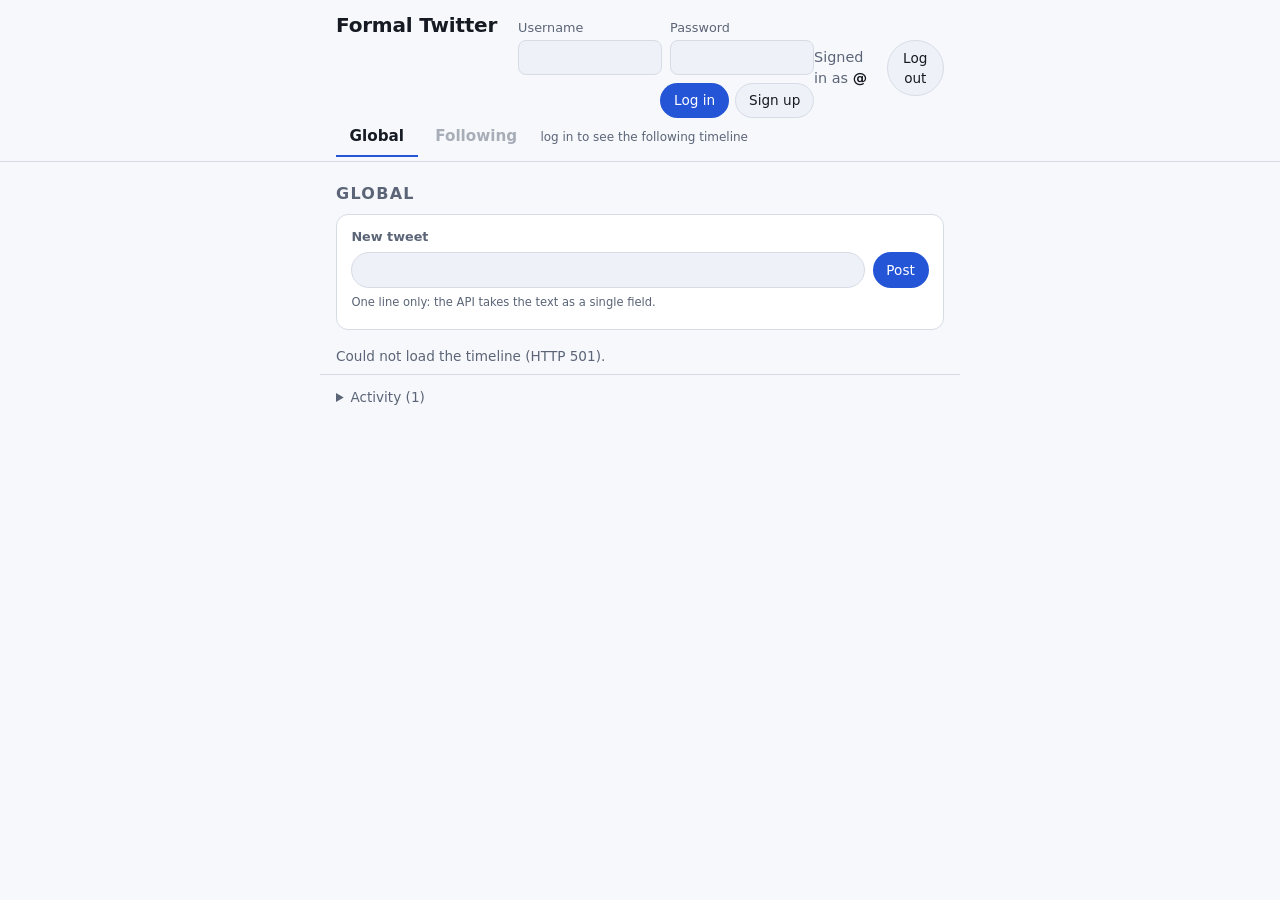
==== commit 4405ef3a: "T8b: frontend actions (post, reply, like, follow, delete) Co-authored-by: maki@deepseek-v4.1-flash <" ====
--- a/frontend/index.html
+++ b/frontend/index.html
@@ -47,6 +47,15 @@
 	<main class="wrap">
 		<section id="timeline-view" aria-labelledby="timeline-heading">
 			<h2 id="timeline-heading">Global</h2>
+			<form id="composer" class="composer" hidden>
+				<label class="composer-label" for="post-text">New tweet</label>
+				<div class="composer-row">
+					<input id="post-text" name="post-text" type="text" autocomplete="off" spellcheck="false" required>
+					<button type="submit" id="post-button">Post</button>
+				</div>
+				<p class="composer-hint">One line only: the API takes the text as a single field.</p>
+				<p id="post-status" class="status" role="status" aria-live="polite"></p>
+			</form>
 			<p id="timeline-status" class="status" role="status" aria-live="polite"></p>
 			<ol id="timeline" class="timeline"></ol>
 		</section>
@@ -56,6 +65,15 @@
 			<h2 id="detail-heading">Tweet</h2>
 			<p id="detail-status" class="status" role="status" aria-live="polite"></p>
 			<div id="detail-tweet" class="detail-tweet"></div>
+			<form id="reply-composer" class="composer" hidden>
+				<label class="composer-label" for="reply-text">Reply</label>
+				<div class="composer-row">
+					<input id="reply-text" name="reply-text" type="text" autocomplete="off" spellcheck="false" required>
+					<button type="submit" id="reply-button">Reply</button>
+				</div>
+				<p class="composer-hint">One line only: the API takes the text as a single field.</p>
+				<p id="reply-status" class="status" role="status" aria-live="polite"></p>
+			</form>
 			<h3 id="replies-heading">Replies</h3>
 			<ol id="detail-replies" class="timeline" aria-labelledby="replies-heading"></ol>
 			<p id="replies-note" class="status"></p>
--- a/frontend/style.css
+++ b/frontend/style.css
@@ -328,6 +328,93 @@
 	text-decoration: underline;
 }
 
+/* ---------- action buttons ---------- */
+
+button.action {
+	padding: 0.2rem 0.65rem;
+	font-size: 0.78rem;
+	color: var(--text);
+	background: var(--surface-2);
+	border-color: var(--border);
+}
+
+button.action[aria-pressed="true"] {
+	color: var(--accent-text);
+	background: var(--accent);
+	border-color: transparent;
+}
+
+button.action.danger {
+	color: var(--danger);
+	border-color: var(--danger);
+}
+
+.tweet-actions:empty {
+	display: none;
+}
+
+.tweet-actions {
+	display: flex;
+	flex-wrap: wrap;
+	gap: 0.5rem;
+	margin-top: 0.5rem;
+}
+
+.tweet-note {
+	margin: 0.45rem 0 0;
+	font-size: 0.8rem;
+	color: var(--danger);
+	overflow-wrap: anywhere;
+}
+
+/* ---------- composers ---------- */
+
+.composer {
+	display: flex;
+	flex-direction: column;
+	gap: 0.35rem;
+	margin: 0 0 1rem;
+	padding: 0.75rem 0.9rem;
+	background: var(--surface);
+	border: 1px solid var(--border);
+	border-radius: var(--radius);
+}
+
+.composer-label {
+	font-size: 0.8rem;
+	font-weight: 600;
+	color: var(--muted);
+}
+
+.composer-row {
+	display: flex;
+	gap: 0.5rem;
+	align-items: center;
+}
+
+.composer-row input {
+	flex: 1 1 auto;
+	min-width: 0;
+	font: inherit;
+	font-size: 0.9rem;
+	padding: 0.4rem 0.6rem;
+	color: var(--text);
+	background: var(--surface-2);
+	border: 1px solid var(--border);
+	border-radius: 999px;
+}
+
+.composer-hint {
+	margin: 0;
+	font-size: 0.72rem;
+	color: var(--muted);
+}
+
+.composer .status {
+	margin: 0;
+	min-height: 0;
+}
+
 .tweet-unavailable {
 	margin: 0;
 	padding: 0.75rem 0.9rem;
@@ -402,4 +489,12 @@
 	.tab-hint {
 		display: none;
 	}
-}
+
+	.composer-row {
+		flex-wrap: wrap;
+	}
+
+	.composer-row input {
+		flex-basis: 100%;
+	}
+}
